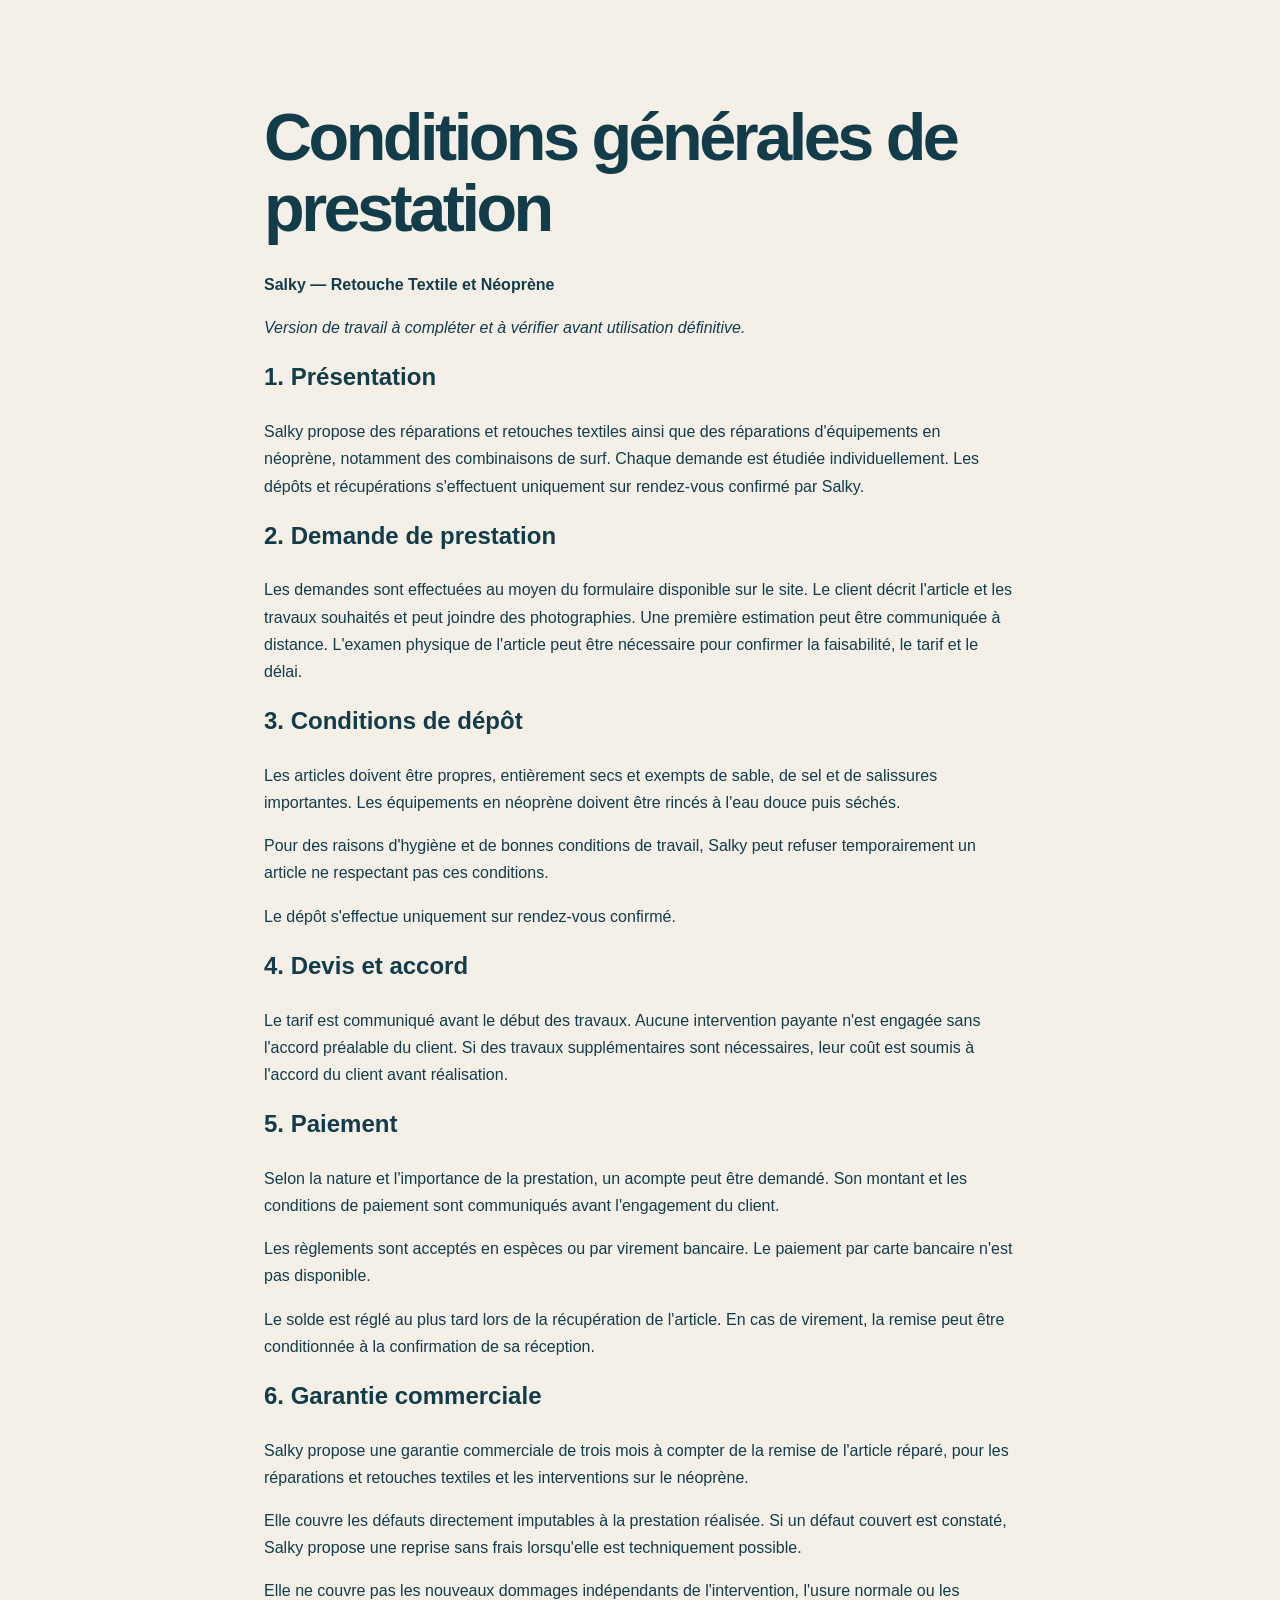
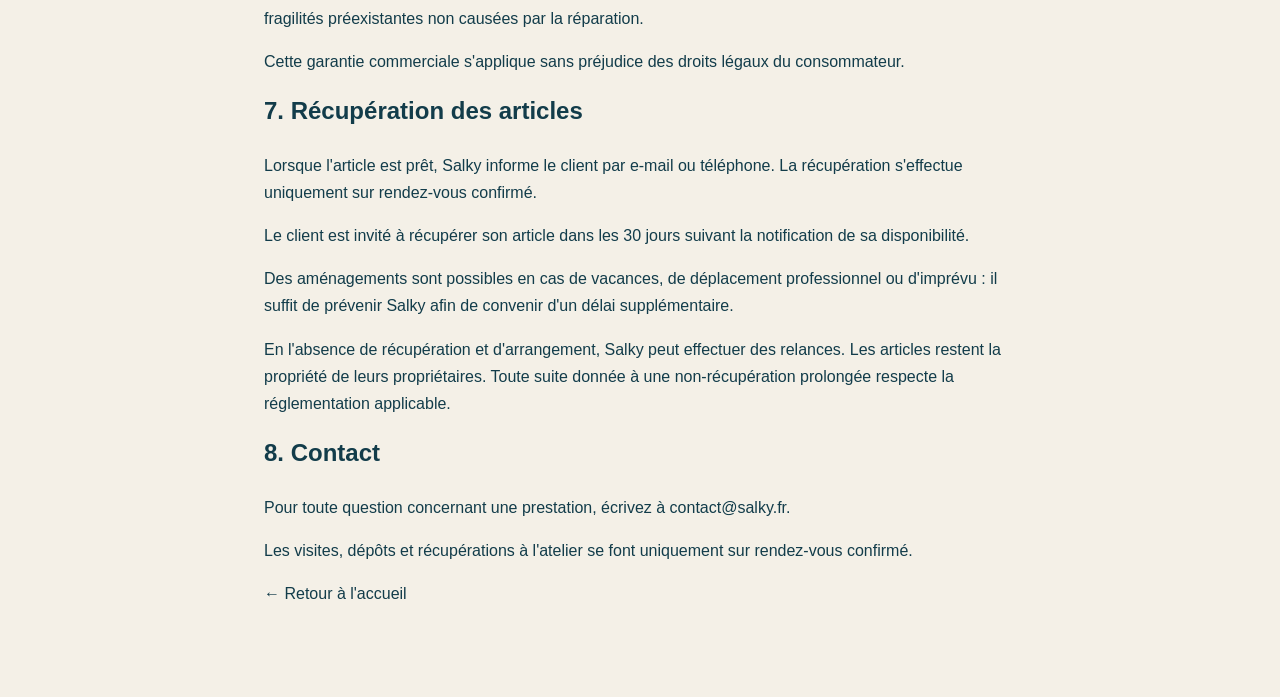
==== conditions-generales.html @ d90c006d "Add initial version of conditions-generales.html" ====
<!DOCTYPE html>
<html lang="fr">
<head>
  <meta charset="UTF-8">
  <meta name="viewport" content="width=device-width, initial-scale=1">
  <title>Conditions générales de prestation — Salky</title>
  <link rel="stylesheet" href="style.css">
</head>
<body>
<main style="max-width:800px;margin:50px auto;padding:24px;line-height:1.7;">
<h1>Conditions générales de prestation</h1>
<p><strong>Salky — Retouche Textile et Néoprène</strong></p>
<p><em>Version de travail à compléter et à vérifier avant utilisation définitive.</em></p>

<h2>1. Présentation</h2>
<p>Salky propose des réparations et retouches textiles ainsi que des réparations d'équipements en néoprène, notamment des combinaisons de surf. Chaque demande est étudiée individuellement. Les dépôts et récupérations s'effectuent uniquement sur rendez-vous confirmé par Salky.</p>

<h2>2. Demande de prestation</h2>
<p>Les demandes sont effectuées au moyen du formulaire disponible sur le site. Le client décrit l'article et les travaux souhaités et peut joindre des photographies. Une première estimation peut être communiquée à distance. L'examen physique de l'article peut être nécessaire pour confirmer la faisabilité, le tarif et le délai.</p>

<h2>3. Conditions de dépôt</h2>
<p>Les articles doivent être propres, entièrement secs et exempts de sable, de sel et de salissures importantes. Les équipements en néoprène doivent être rincés à l'eau douce puis séchés.</p>
<p>Pour des raisons d'hygiène et de bonnes conditions de travail, Salky peut refuser temporairement un article ne respectant pas ces conditions.</p>
<p>Le dépôt s'effectue uniquement sur rendez-vous confirmé.</p>

<h2>4. Devis et accord</h2>
<p>Le tarif est communiqué avant le début des travaux. Aucune intervention payante n'est engagée sans l'accord préalable du client. Si des travaux supplémentaires sont nécessaires, leur coût est soumis à l'accord du client avant réalisation.</p>

<h2>5. Paiement</h2>
<p>Selon la nature et l'importance de la prestation, un acompte peut être demandé. Son montant et les conditions de paiement sont communiqués avant l'engagement du client.</p>
<p>Les règlements sont acceptés en espèces ou par virement bancaire. Le paiement par carte bancaire n'est pas disponible.</p>
<p>Le solde est réglé au plus tard lors de la récupération de l'article. En cas de virement, la remise peut être conditionnée à la confirmation de sa réception.</p>

<h2>6. Garantie commerciale</h2>
<p>Salky propose une garantie commerciale de trois mois à compter de la remise de l'article réparé, pour les réparations et retouches textiles et les interventions sur le néoprène.</p>
<p>Elle couvre les défauts directement imputables à la prestation réalisée. Si un défaut couvert est constaté, Salky propose une reprise sans frais lorsqu'elle est techniquement possible.</p>
<p>Elle ne couvre pas les nouveaux dommages indépendants de l'intervention, l'usure normale ou les fragilités préexistantes non causées par la réparation.</p>
<p>Cette garantie commerciale s'applique sans préjudice des droits légaux du consommateur.</p>

<h2>7. Récupération des articles</h2>
<p>Lorsque l'article est prêt, Salky informe le client par e-mail ou téléphone. La récupération s'effectue uniquement sur rendez-vous confirmé.</p>
<p>Le client est invité à récupérer son article dans les 30 jours suivant la notification de sa disponibilité.</p>
<p>Des aménagements sont possibles en cas de vacances, de déplacement professionnel ou d'imprévu : il suffit de prévenir Salky afin de convenir d'un délai supplémentaire.</p>
<p>En l'absence de récupération et d'arrangement, Salky peut effectuer des relances. Les articles restent la propriété de leurs propriétaires. Toute suite donnée à une non-récupération prolongée respecte la réglementation applicable.</p>

<h2>8. Contact</h2>
<p>Pour toute question concernant une prestation, écrivez à <a href="mailto:contact@salky.fr">contact@salky.fr</a>.</p>
<p>Les visites, dépôts et récupérations à l'atelier se font uniquement sur rendez-vous confirmé.</p>

<p><a href="index.html">← Retour à l'accueil</a></p>
</main>
</body>
</html>
---- style.css ----
:root{--ocean:#123C4A;--sage:#6D9690;--sand:#D5BC91;--cream:#F4F0E7;--ink:#30312D}*{box-sizing:border-box}html{scroll-behavior:smooth}body{margin:0;font-family:'Nunito Sans',sans-serif;background:var(--cream);color:var(--ocean)}a{color:inherit;text-decoration:none}.topbar{display:flex;justify-content:space-between;align-items:center;padding:18px max(5%,calc((100vw - 1300px)/2));background:var(--cream);position:relative;z-index:3}.wordmark{font-size:27px;font-weight:900;letter-spacing:-2px}.dot{color:var(--sage)}nav{display:flex;gap:30px;align-items:center;font-size:13px;font-weight:800}nav a:hover{text-decoration:underline}.navcta{background:var(--ocean);color:white;padding:12px 20px;border-radius:30px}.hero{background:var(--ocean);color:var(--cream);overflow:hidden;position:relative}.hero-inner{max-width:1300px;margin:auto;min-height:650px;display:grid;grid-template-columns:1fr 1fr;align-items:center;padding:55px 5% 100px;gap:20px}.eyebrow{font-size:12px;font-weight:900;letter-spacing:2px}.eyebrow span{color:var(--sand);margin-left:12px}h1,h2,h3,p{margin-top:0}h1{font-size:clamp(44px,5.2vw,78px);letter-spacing:-3.5px;line-height:1.06;margin:28px 0}h1 em,h2 em{font-style:normal;color:var(--sand)}.lead{font-size:18px;line-height:1.75;max-width:500px;color:#e3e9e5}.button{border:0;display:inline-flex;justify-content:space-between;gap:35px;align-items:center;font:800 14px 'Nunito Sans',sans-serif;cursor:pointer;border-radius:40px;padding:17px 25px}.primary{background:var(--sand);color:var(--ocean)}.button:hover{filter:brightness(1.08)}.small-note{font-size:12px;color:#c7d4d1;margin-top:20px}.hero-art{position:relative;min-height:500px;display:grid;place-items:center}.hero-art img{width:110%;max-width:690px;position:relative;z-index:2;filter:drop-shadow(0 20px 25px #0b263255)}.circle{position:absolute;border-radius:50%;width:440px;height:440px;background:#255566}.circle-two{width:340px;height:340px;background:#396c70;left:10%;top:0;opacity:.45}.art-stamp{position:absolute;z-index:2;right:-10px;bottom:35px;border:2px solid var(--sand);border-radius:50%;height:116px;width:116px;display:grid;place-items:center;text-align:center;font-weight:900;font-size:12px;line-height:1.35;transform:rotate(12deg);color:var(--sand)}.wave{height:50px;background:var(--cream);border-radius:50% 50% 0 0/100% 100% 0 0;margin-top:-24px;position:relative}.section{max-width:1300px;margin:auto;padding:100px 5%}.section-heading{max-width:650px;margin-bottom:40px}.section-heading h2,.manifesto h2,.contact h2{font-size:clamp(38px,4vw,60px);line-height:1.15;letter-spacing:-2px;margin:15px 0 20px}.section-heading h2 em{color:var(--sage)}.section-heading>p:last-child{line-height:1.7;color:#526b6c}.service-grid{display:grid;grid-template-columns:1fr 1fr;gap:22px}.service-card{border-radius:18px;min-height:340px;padding:38px;display:flex;flex-direction:column;align-items:flex-start}.service-card.dark{background:var(--ocean);color:white}.service-card.sage{background:#c4d7ce;color:var(--ocean)}.service-icon{font-size:52px;line-height:1}.service-number{font-size:11px;font-weight:900;letter-spacing:2px;margin-top:20px}.service-card h3{font-size:34px;margin:16px 0 10px;letter-spacing:-1px}.service-card p{max-width:420px;line-height:1.7;opacity:.85}.service-card a{margin-top:auto;font-weight:900;font-size:13px;text-decoration:underline;text-underline-offset:5px}.manifesto{text-align:center;background:var(--sand);padding:85px 20px}.manifesto-symbol{font-size:60px;color:var(--ocean)}.manifesto h2{max-width:760px;margin:20px auto}.manifesto>p:last-child{max-width:610px;margin:0 auto;line-height:1.8}.steps-grid{display:grid;grid-template-columns:repeat(3,1fr);gap:35px}.steps-grid>div{border-top:2px solid var(--ocean);padding-top:25px}.steps-grid span{font-weight:900;color:var(--sage);font-size:22px}.steps-grid h3{font-size:24px;margin:18px 0 10px}.steps-grid p{line-height:1.7;color:#53666a}.contact{background:var(--ocean);color:white;padding:100px 5%}.contact-inner{max-width:1200px;margin:auto;display:grid;grid-template-columns:1fr 1fr;gap:80px}.contact h2 em{color:var(--sand)}.contact-inner>div:first-child>p:not(.eyebrow){line-height:1.8;color:#d5e0dd;max-width:460px}.contact-note{border-top:1px solid #ffffff44;padding-top:25px;margin-top:50px;color:var(--sand);font-size:13px}.contact-panel{background:var(--cream);color:var(--ocean);padding:34px;border-radius:16px}.contact-panel h3{font-size:25px;margin-bottom:8px}.contact-panel p{font-size:13px;line-height:1.6}.contact-panel label{display:block;font-size:12px;font-weight:900;margin:20px 0 7px}.contact-panel select,.contact-panel textarea{width:100%;padding:12px;border:1px solid #b5c4bf;border-radius:7px;background:white;color:var(--ocean);font:inherit}.contact-panel .button{width:100%;margin-top:22px}.form-note{color:#526b6c;margin-top:12px}footer{padding:30px 5%;display:flex;justify-content:space-between;gap:15px;font-size:12px;font-weight:800}@media(max-width:850px){nav{gap:12px}nav a:not(.navcta){display:none}.hero-inner,.contact-inner{grid-template-columns:1fr}.hero-inner{padding-top:75px}.hero-art{min-height:360px}.hero-art img{width:100%}.circle{width:300px;height:300px}.circle-two{width:220px;height:220px}.art-stamp{right:5%;bottom:0}.service-grid,.steps-grid{grid-template-columns:1fr}.section{padding:70px 6%}.contact{padding:70px 6%}.contact-inner{gap:35px}footer{flex-wrap:wrap}h1{letter-spacing:-2px}}

/* SALKY — bulles d'eau douces et superposees */

.hero-art {
  background: transparent !important;
  border-radius: 0 !important;
  min-height: 500px;
  padding: 0 !important;
  position: relative;
  display: grid;
  place-items: center;
  isolation: isolate;
  overflow: visible;
}
.hero-art .circle,
.hero-art .circle-one {
  display: block !important;
  background: radial-gradient(circle at 38% 30%, #a9e0e5 0%, #78c8d3 45%, #5daebf 76%, #5daebf99 100%) !important;
  width: min(510px, 105%);
  aspect-ratio: 1;
  height: auto;
  border-radius: 50%;
  opacity: .92;
  filter: blur(13px);
  position: absolute;
  z-index: 0;
}
.hero-art .circle-two {
  display: block !important;
  background: radial-gradient(circle at 40% 35%, #b4e4e6 0%, #87cbd0 55%, #6db9c5 100%) !important;
  width: min(405px, 85%);
  aspect-ratio: 1;
  height: auto;
  border-radius: 50%;
  opacity: .72;
  filter: blur(17px);
  left: 5%;
  top: 0;
  position: absolute;
  z-index: 0;
}
.hero-art img {
  width: 110% !important;
  max-width: 690px;
  height: auto;
  object-fit: contain;
  position: relative;
  z-index: 2;
  filter: drop-shadow(0 5px 10px #123c4a33) !important;
}
.hero-art .art-stamp {
  position: absolute;
  z-index: 4;
  right: 0;
  bottom: 15px;
  width: 116px;
  height: 116px;
  display: grid;
  place-items: center;
  padding: 9px;
  box-sizing: border-box;
  border: 2px solid #123C4A;
  border-radius: 50%;
  background: #D5BC91;
  color: #123C4A;
  font-size: 12px;
  font-weight: 900;
  line-height: 1.35;
  text-align: center;
  transform: rotate(-8deg);
  box-shadow: 0 5px 16px #123c4a33;
}
@media (max-width: 850px) {
  .hero-art { min-height: 360px; }
  .hero-art img { width: 100% !important; }
  .hero-art .circle, .hero-art .circle-one { width: min(350px, 100%); }
  .hero-art .circle-two { width: min(275px, 82%); }
  .hero-art .art-stamp { right: 2%; bottom: 0; }
}

/* SALKY — grands halos lagon */
.hero-art .circle, .hero-art .circle-one { width: 650px !important; height: 650px !important; max-width: none !important; left: 8% !important; top: 50% !important; transform: translateY(-50%); }
.hero-art .circle-two { width: 530px !important; height: 530px !important; max-width: none !important; left: -12% !important; top: -5% !important; }
@media (max-width: 850px) { .hero-art .circle, .hero-art .circle-one { width: 390px !important; height: 390px !important; left: 5% !important; } .hero-art .circle-two { width: 320px !important; height: 320px !important; left: -8% !important; top: 0 !important; } }
.contact-panel {
  display: none !important;
}
.contact-note + .button {
  display: table;
  margin-top: 28px;
}
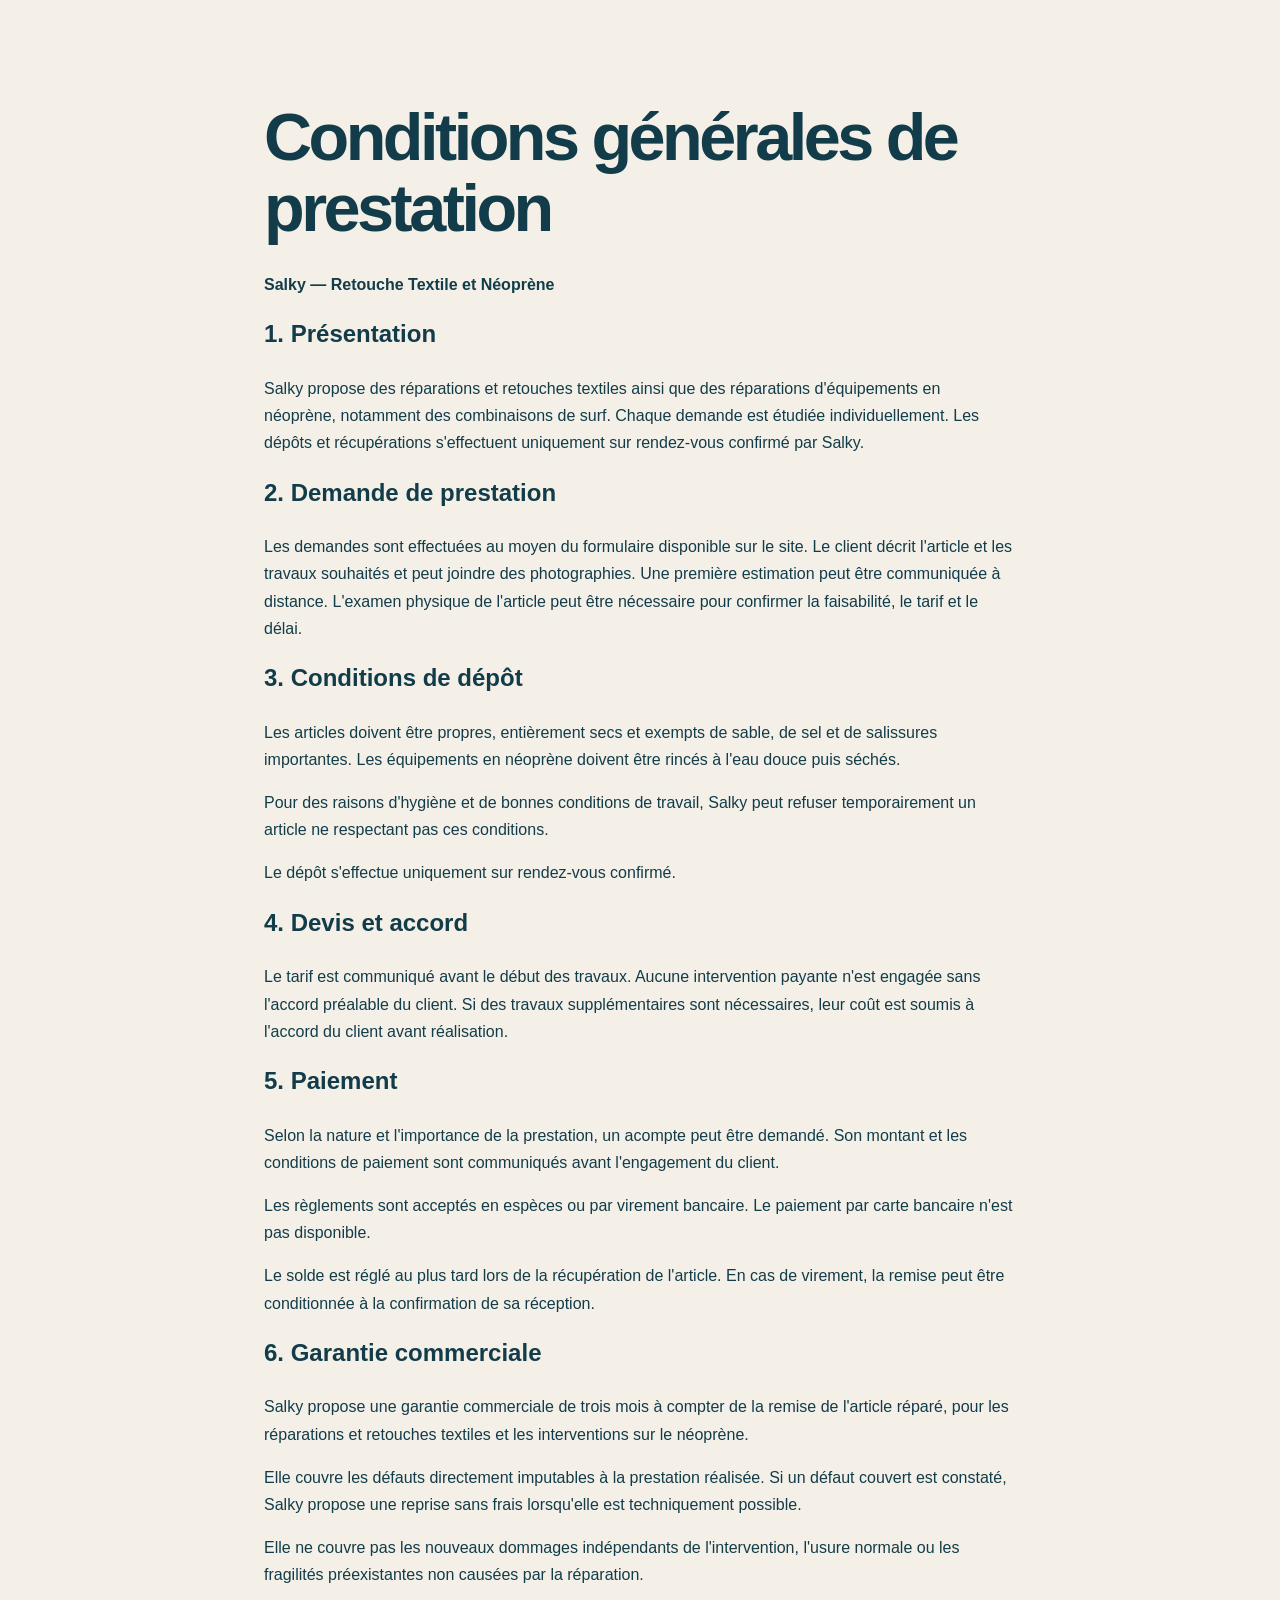
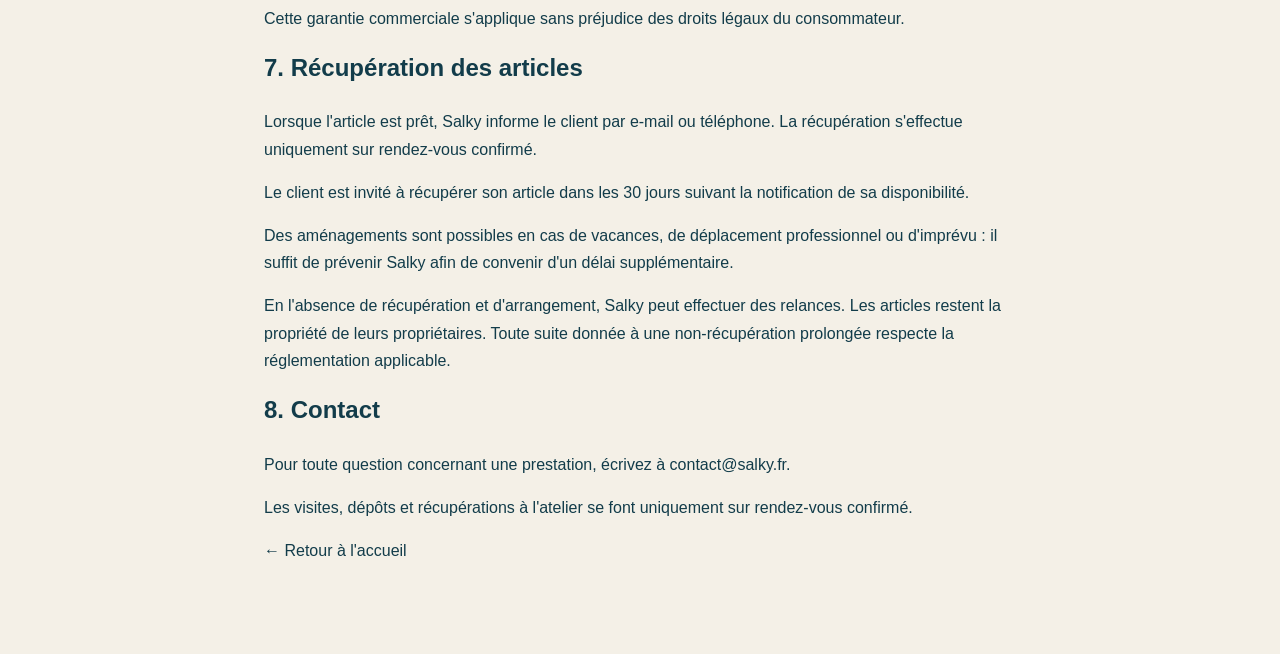
==== commit 5d59d5cd: "Update conditions-generales.html" ====
--- a/conditions-generales.html
+++ b/conditions-generales.html
@@ -10,7 +10,7 @@
 <main style="max-width:800px;margin:50px auto;padding:24px;line-height:1.7;">
 <h1>Conditions générales de prestation</h1>
 <p><strong>Salky — Retouche Textile et Néoprène</strong></p>
-<p><em>Version de travail à compléter et à vérifier avant utilisation définitive.</em></p>
+<p><em></em></p>
 
 <h2>1. Présentation</h2>
 <p>Salky propose des réparations et retouches textiles ainsi que des réparations d'équipements en néoprène, notamment des combinaisons de surf. Chaque demande est étudiée individuellement. Les dépôts et récupérations s'effectuent uniquement sur rendez-vous confirmé par Salky.</p>
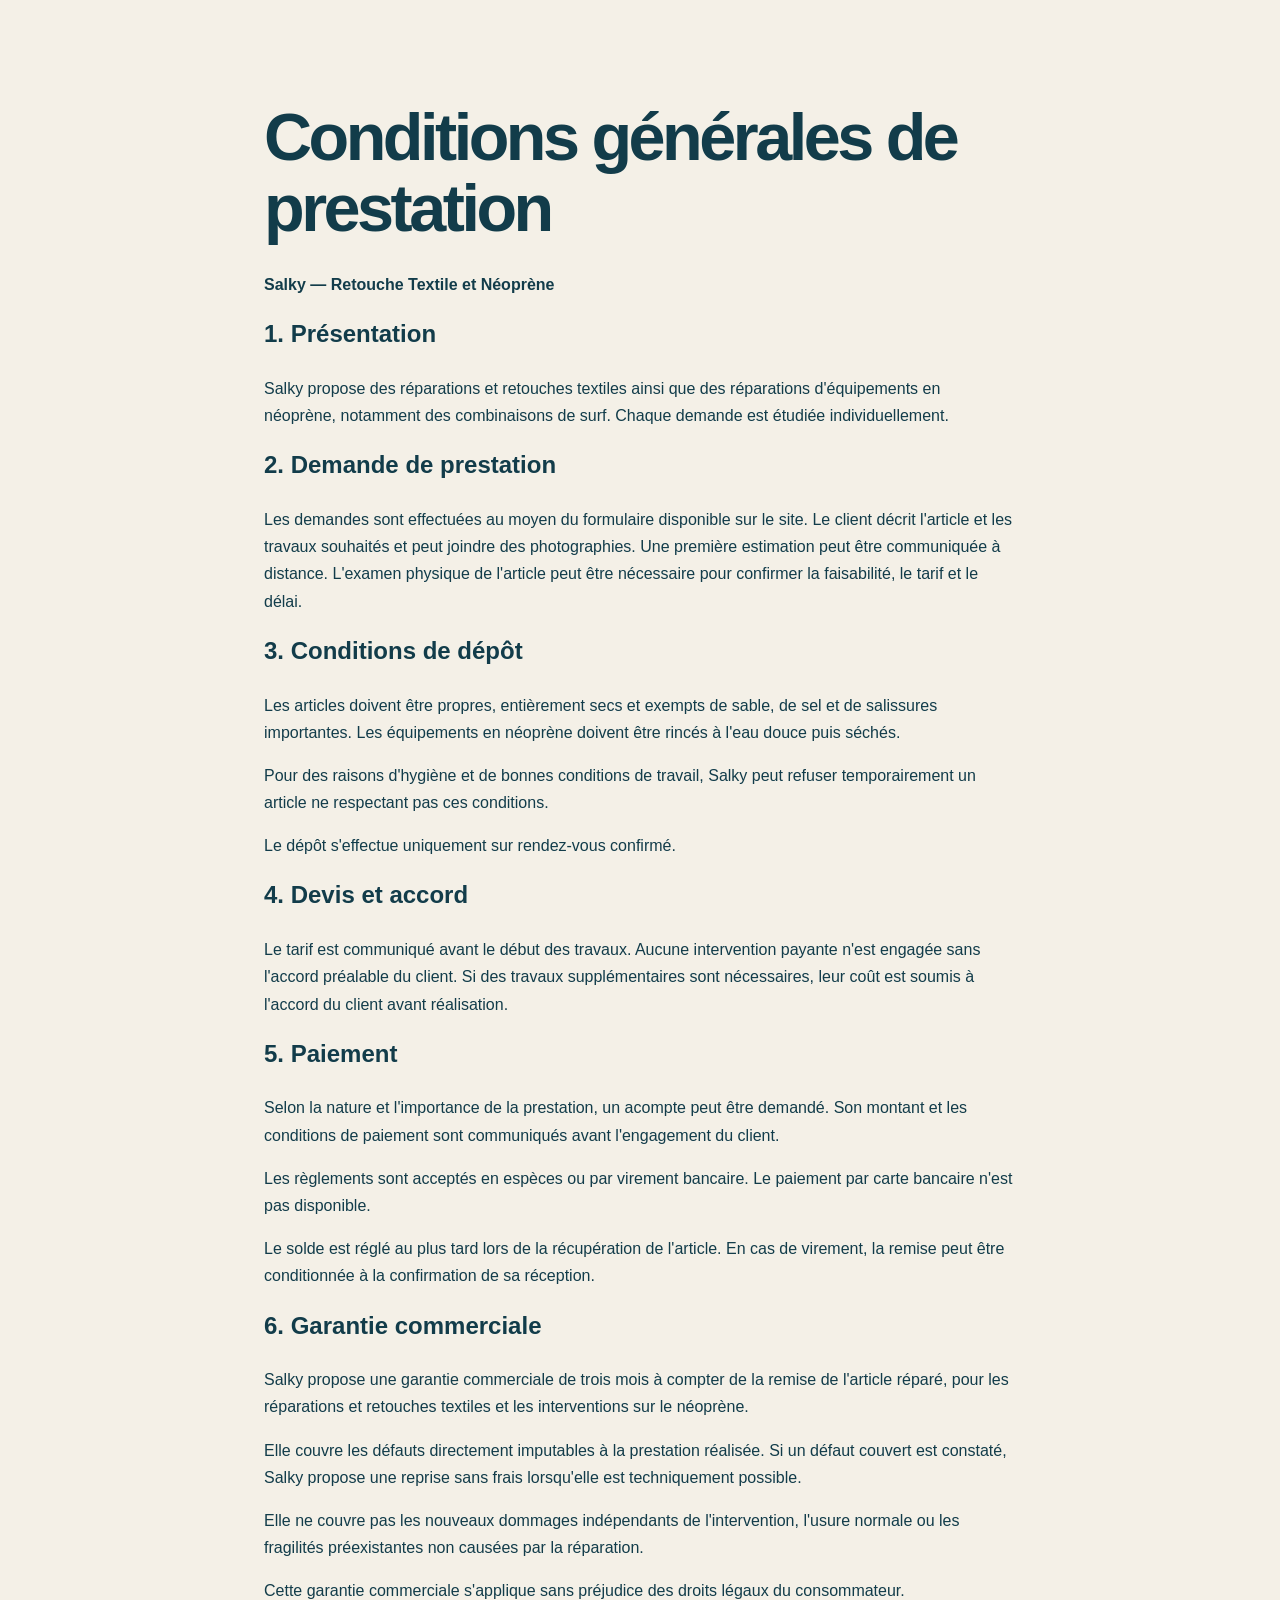
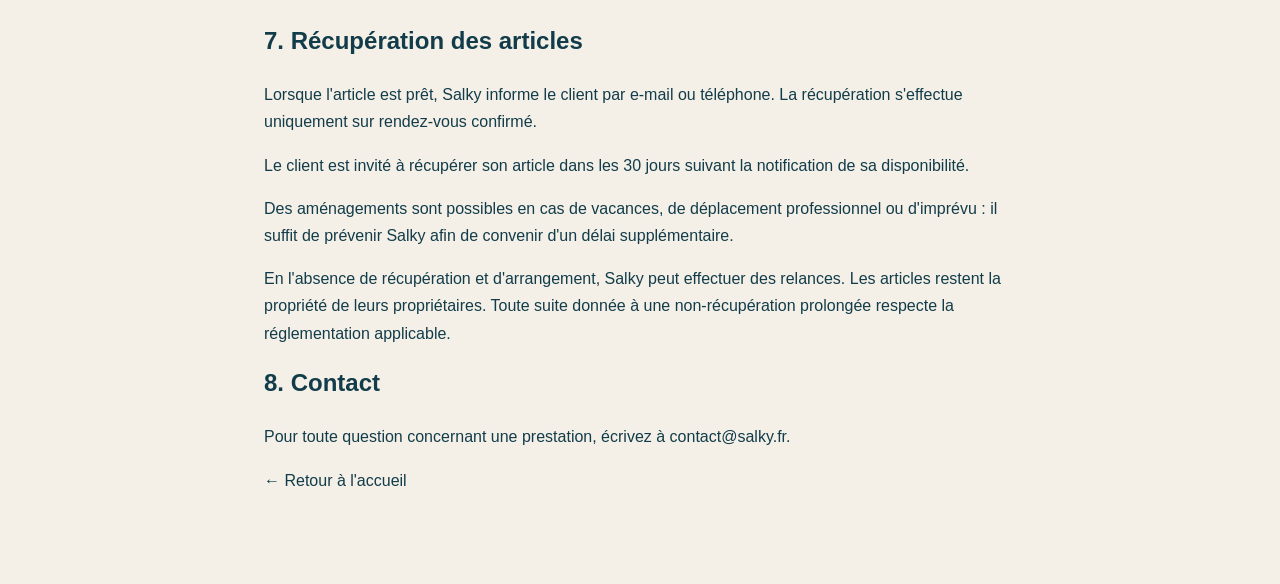
==== commit 739d3daa: "Edit conditions-generales.html for clarity Removed redundant text in the presentation section and ad" ====
--- a/conditions-generales.html
+++ b/conditions-generales.html
@@ -13,7 +13,7 @@
 <p><em></em></p>
 
 <h2>1. Présentation</h2>
-<p>Salky propose des réparations et retouches textiles ainsi que des réparations d'équipements en néoprène, notamment des combinaisons de surf. Chaque demande est étudiée individuellement. Les dépôts et récupérations s'effectuent uniquement sur rendez-vous confirmé par Salky.</p>
+<p>Salky propose des réparations et retouches textiles ainsi que des réparations d'équipements en néoprène, notamment des combinaisons de surf. Chaque demande est étudiée individuellement. </p>
 
 <h2>2. Demande de prestation</h2>
 <p>Les demandes sont effectuées au moyen du formulaire disponible sur le site. Le client décrit l'article et les travaux souhaités et peut joindre des photographies. Une première estimation peut être communiquée à distance. L'examen physique de l'article peut être nécessaire pour confirmer la faisabilité, le tarif et le délai.</p>
@@ -45,7 +45,7 @@
 
 <h2>8. Contact</h2>
 <p>Pour toute question concernant une prestation, écrivez à <a href="mailto:contact@salky.fr">contact@salky.fr</a>.</p>
-<p>Les visites, dépôts et récupérations à l'atelier se font uniquement sur rendez-vous confirmé.</p>
+<p></p>
 
 <p><a href="index.html">← Retour à l'accueil</a></p>
 </main>
